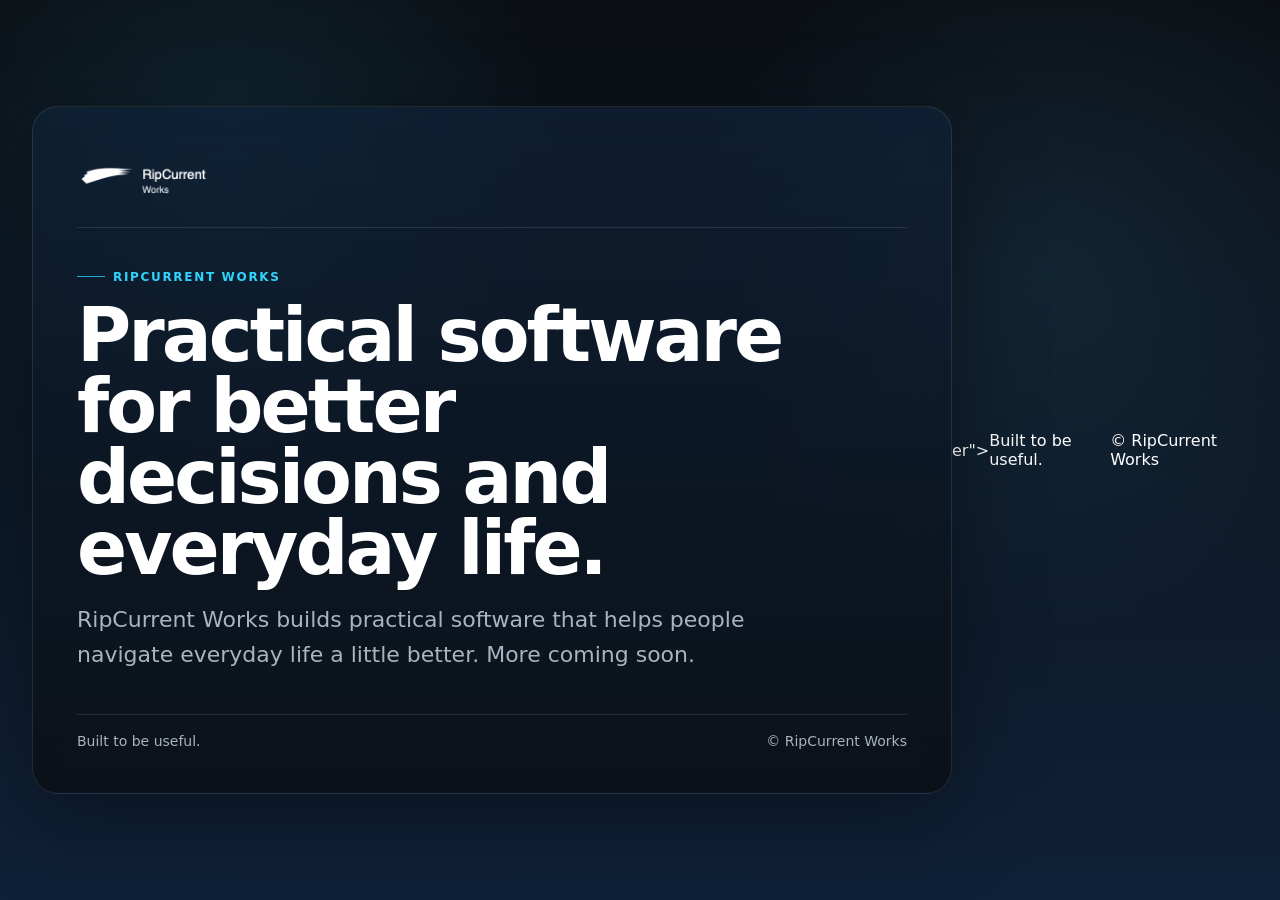
==== index.html @ 550b15b0 "Restore clean standalone RipCurrent Works site" ====
<!doctype html>
<html lang="en">
<head>
  <meta charset="utf-8" />
  <meta name="viewport" content="width=device-width, initial-scale=1" />
  <title>RipCurrent Works</title>
  <meta name="description" content="RipCurrent Works builds practical software for better decisions, movement, health, travel, and everyday life." />
  <style>
    :root {
      --bg: #0B0F14;
      --bg-navy: #0F2138;
      --text: #FFFFFF;
      --text-muted: #AAB4BE;
      --line: rgba(255,255,255,.10);
      --line-strong: rgba(255,255,255,.16);
      --panel: rgba(15, 33, 56, .62);
      --panel-2: rgba(255,255,255,.03);
      --accent: #2FD4FF;
      --accent-soft: rgba(47,212,255,.14);
      --secondary: #2E6F8E;
      --shadow: rgba(0,0,0,.34);
    }
    * { box-sizing: border-box; }
    html, body { margin: 0; padding: 0; }
    body {
      min-height: 100vh;
      font-family: Inter, ui-sans-serif, system-ui, -apple-system, BlinkMacSystemFont, "Segoe UI", sans-serif;
      color: var(--text);
      background:
        radial-gradient(circle at 18% 18%, rgba(47,212,255,.10), transparent 26%),
        radial-gradient(circle at 82% 30%, rgba(46,111,142,.18), transparent 30%),
        linear-gradient(180deg, var(--bg) 0%, var(--bg-navy) 100%);
      display: flex;
      align-items: center;
      justify-content: center;
      padding: 32px;
    }
    .card {
      width: 100%;
      max-width: 920px;
      padding: 44px;
      border: 1px solid var(--line);
      border-radius: 26px;
      background: linear-gradient(180deg, rgba(15,33,56,.72) 0%, rgba(11,15,20,.84) 100%);
      backdrop-filter: blur(14px);
      box-shadow: 0 24px 90px var(--shadow);
    }
    .brand {
      display: flex;
      align-items: center;
      justify-content: space-between;
      gap: 18px;
      margin-bottom: 34px;
      padding-bottom: 20px;
      border-bottom: 1px solid var(--line);
    }
    .brand-logo {
      height: 56px;
      width: auto;
      display: block;
    }
    .brand-mark {
      display: none;
      width: 42px;
      height: 42px;
    }
    .eyebrow {
      display: inline-flex;
      align-items: center;
      gap: 8px;
      color: var(--accent);
      text-transform: uppercase;
      letter-spacing: .14em;
      font-size: 12px;
      font-weight: 700;
      margin-bottom: 16px;
    }
    .eyebrow::before {
      content: "";
      width: 28px;
      height: 1px;
      background: var(--accent);
      opacity: .8;
    }
    h1 {
      font-size: clamp(40px, 6vw, 74px);
      line-height: .96;
      margin: 0 0 18px;
      letter-spacing: -.04em;
      max-width: 760px;
    }
    p {
      margin: 0;
      font-size: clamp(18px, 2.1vw, 22px);
      line-height: 1.6;
      color: var(--text-muted);
      max-width: 720px;
    }
    .cta {
      margin-top: 34px;
      display: flex;
      gap: 14px;
      flex-wrap: wrap;
    }
    .button {
      display: inline-flex;
      align-items: center;
      justify-content: center;
      min-height: 48px;
      padding: 0 18px;
      border-radius: 999px;
      text-decoration: none;
      font-weight: 600;
      transition: transform .15s ease, opacity .15s ease, border-color .15s ease, background .15s ease;
    }
    .button:hover { transform: translateY(-1px); }
    .button-primary {
      background: linear-gradient(135deg, var(--accent), #67ddff);
      color: #07111d;
    }
    .button-secondary {
      border: 1px solid var(--line-strong);
      color: var(--text);
      background: var(--panel-2);
    }
    .button-secondary:hover {
      background: rgba(255,255,255,.05);
    }
    .footer {
      margin-top: 42px;
      padding-top: 18px;
      border-top: 1px solid var(--line);
      font-size: 14px;
      color: var(--text-muted);
      display: flex;
      justify-content: space-between;
      gap: 12px;
      flex-wrap: wrap;
    }
    @media (max-width: 640px) {
      body { padding: 18px; }
      .card { padding: 26px 20px; border-radius: 18px; }
      .brand { margin-bottom: 26px; padding-bottom: 16px; }
      .brand-logo { display: none; }
      .brand-mark { display: block; }
      .footer { flex-direction: column; }
    }
  </style>
</head>
<body>
  <main class="card">
    <div class="brand">
      <img class="brand-logo" src="./logo-horizontal-light.png" alt="RipCurrent Works" />
      <img class="brand-mark" src="./symbol-light.png" alt="RipCurrent Works symbol" />
    </div>

    <div class="eyebrow">RipCurrent Works</div>
    <h1>Practical software for better decisions and everyday life.</h1>
    <p>
      RipCurrent Works builds practical software that helps people navigate everyday life a little better.
      More coming soon.
    </p>


    <div class="footer">
      <span>Built to be useful.</span>
      <span>© RipCurrent Works</span>
    </div>
  </main>
</body>
</html>
er">
      <span>Built to be useful.</span>
      <span>© RipCurrent Works</span>
    </div>
  </main>
</body>
</html>

  </main>
</body>
</html>
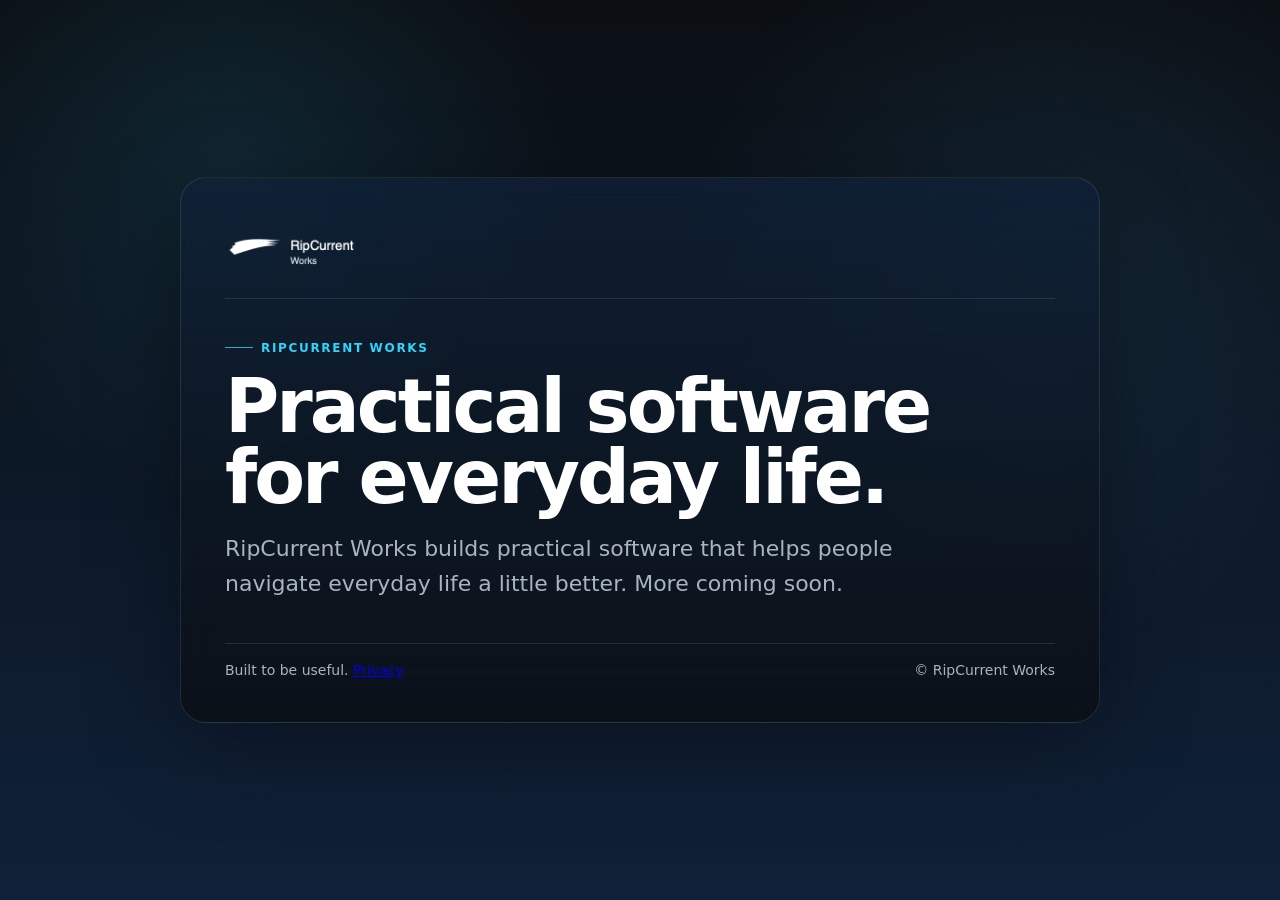
==== commit 962dae86: "Add privacy page" ====
--- a/index.html
+++ b/index.html
@@ -4,7 +4,7 @@
   <meta charset="utf-8" />
   <meta name="viewport" content="width=device-width, initial-scale=1" />
   <title>RipCurrent Works</title>
-  <meta name="description" content="RipCurrent Works builds practical software for better decisions, movement, health, travel, and everyday life." />
+  <meta name="description" content="RipCurrent Works builds practical software for everyday life." />
   <style>
     :root {
       --bg: #0B0F14;
@@ -12,13 +12,9 @@
       --text: #FFFFFF;
       --text-muted: #AAB4BE;
       --line: rgba(255,255,255,.10);
-      --line-strong: rgba(255,255,255,.16);
       --panel: rgba(15, 33, 56, .62);
-      --panel-2: rgba(255,255,255,.03);
+      --shadow: rgba(0,0,0,.34);
       --accent: #2FD4FF;
-      --accent-soft: rgba(47,212,255,.14);
-      --secondary: #2E6F8E;
-      --shadow: rgba(0,0,0,.34);
     }
     * { box-sizing: border-box; }
     html, body { margin: 0; padding: 0; }
@@ -96,36 +92,6 @@
       color: var(--text-muted);
       max-width: 720px;
     }
-    .cta {
-      margin-top: 34px;
-      display: flex;
-      gap: 14px;
-      flex-wrap: wrap;
-    }
-    .button {
-      display: inline-flex;
-      align-items: center;
-      justify-content: center;
-      min-height: 48px;
-      padding: 0 18px;
-      border-radius: 999px;
-      text-decoration: none;
-      font-weight: 600;
-      transition: transform .15s ease, opacity .15s ease, border-color .15s ease, background .15s ease;
-    }
-    .button:hover { transform: translateY(-1px); }
-    .button-primary {
-      background: linear-gradient(135deg, var(--accent), #67ddff);
-      color: #07111d;
-    }
-    .button-secondary {
-      border: 1px solid var(--line-strong);
-      color: var(--text);
-      background: var(--panel-2);
-    }
-    .button-secondary:hover {
-      background: rgba(255,255,255,.05);
-    }
     .footer {
       margin-top: 42px;
       padding-top: 18px;
@@ -155,28 +121,16 @@
     </div>
 
     <div class="eyebrow">RipCurrent Works</div>
-    <h1>Practical software for better decisions and everyday life.</h1>
+    <h1>Practical software for everyday life.</h1>
     <p>
       RipCurrent Works builds practical software that helps people navigate everyday life a little better.
       More coming soon.
     </p>
 
-
     <div class="footer">
-      <span>Built to be useful.</span>
+      <span>Built to be useful. <a href="/privacy/">Privacy</a></span>
       <span>© RipCurrent Works</span>
     </div>
   </main>
 </body>
 </html>
-er">
-      <span>Built to be useful.</span>
-      <span>© RipCurrent Works</span>
-    </div>
-  </main>
-</body>
-</html>
-
-  </main>
-</body>
-</html>
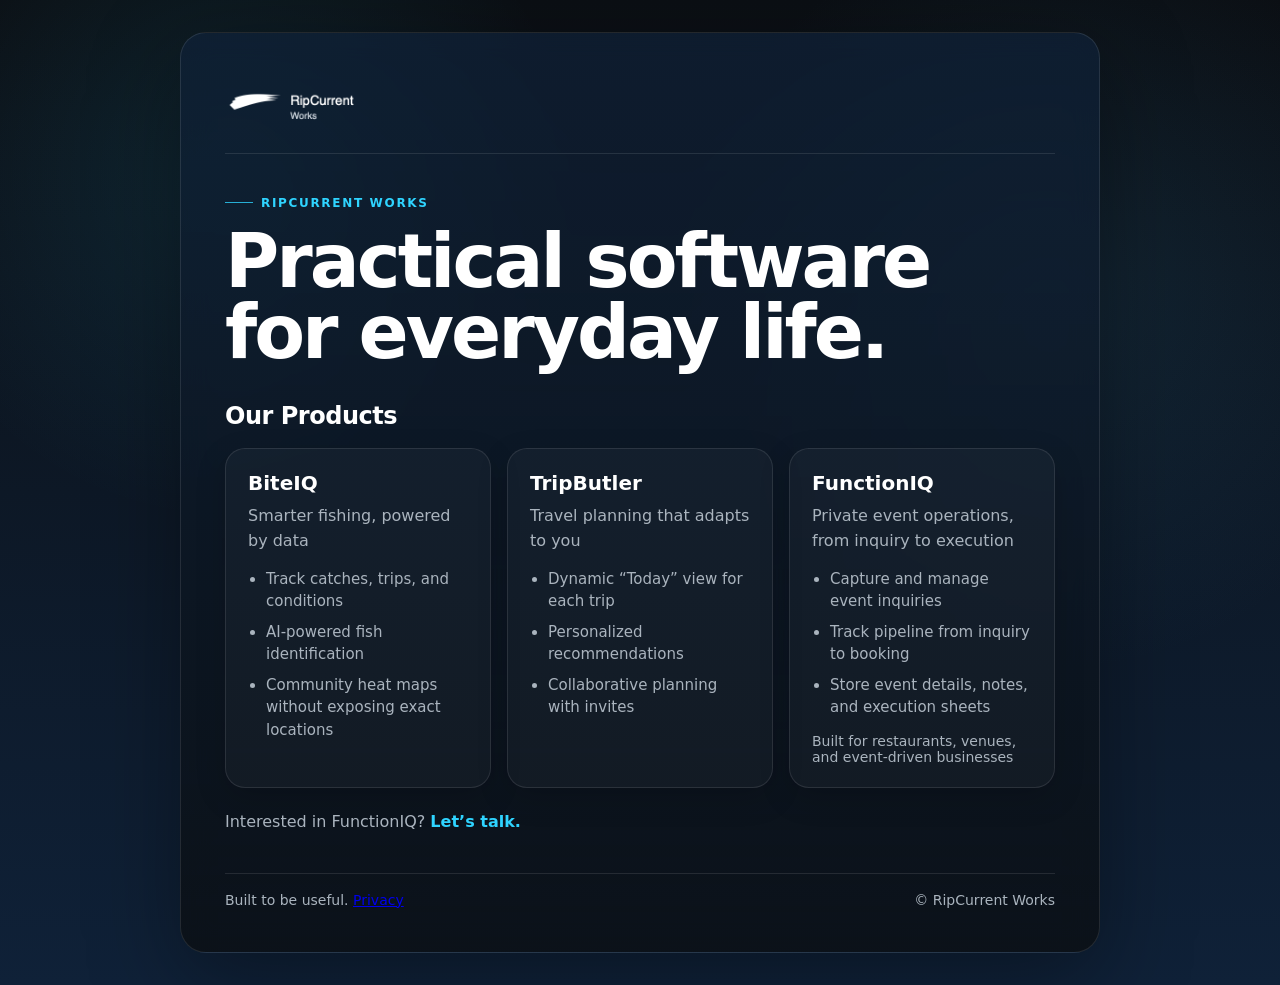
==== commit 5a7c03dc: "Add product overview and site Worker routes" ====
--- a/index.html
+++ b/index.html
@@ -92,6 +92,67 @@
       color: var(--text-muted);
       max-width: 720px;
     }
+    .section {
+      margin-top: 34px;
+    }
+    .section h2 {
+      margin: 0 0 18px;
+      font-size: 24px;
+      letter-spacing: -.02em;
+    }
+    .products {
+      display: grid;
+      grid-template-columns: repeat(3, minmax(0, 1fr));
+      gap: 16px;
+    }
+    .product-card {
+      padding: 22px;
+      border: 1px solid var(--line);
+      border-radius: 20px;
+      background: rgba(255,255,255,.03);
+      box-shadow: 0 10px 30px rgba(0,0,0,.18);
+      transition: transform 180ms ease, box-shadow 180ms ease, border-color 180ms ease;
+    }
+    .product-card:hover {
+      transform: translateY(-2px);
+      box-shadow: 0 16px 36px rgba(0,0,0,.26);
+      border-color: rgba(47,212,255,.28);
+    }
+    .product-name {
+      margin: 0 0 8px;
+      font-size: 20px;
+      font-weight: 700;
+      color: var(--text);
+    }
+    .product-tagline {
+      margin: 0 0 14px;
+      font-size: 16px;
+      color: var(--text-muted);
+    }
+    .product-card ul {
+      margin: 0;
+      padding-left: 18px;
+      color: var(--text-muted);
+      font-size: 15px;
+      line-height: 1.5;
+    }
+    .product-card li + li { margin-top: 8px; }
+    .product-note {
+      margin-top: 14px;
+      font-size: 14px;
+      color: var(--text-muted);
+    }
+    .cta {
+      margin-top: 24px;
+      font-size: 16px;
+      color: var(--text-muted);
+    }
+    .cta a {
+      color: var(--accent);
+      text-decoration: none;
+      font-weight: 600;
+    }
+    .cta a:hover { text-decoration: underline; }
     .footer {
       margin-top: 42px;
       padding-top: 18px;
@@ -122,10 +183,41 @@
 
     <div class="eyebrow">RipCurrent Works</div>
     <h1>Practical software for everyday life.</h1>
-    <p>
-      RipCurrent Works builds practical software that helps people navigate everyday life a little better.
-      More coming soon.
-    </p>
+
+    <div class="section">
+      <h2>Our Products</h2>
+      <div class="products">
+        <article class="product-card">
+          <h3 class="product-name">BiteIQ</h3>
+          <p class="product-tagline">Smarter fishing, powered by data</p>
+          <ul>
+            <li>Track catches, trips, and conditions</li>
+            <li>AI-powered fish identification</li>
+            <li>Community heat maps without exposing exact locations</li>
+          </ul>
+        </article>
+        <article class="product-card">
+          <h3 class="product-name">TripButler</h3>
+          <p class="product-tagline">Travel planning that adapts to you</p>
+          <ul>
+            <li>Dynamic “Today” view for each trip</li>
+            <li>Personalized recommendations</li>
+            <li>Collaborative planning with invites</li>
+          </ul>
+        </article>
+        <article class="product-card">
+          <h3 class="product-name">FunctionIQ</h3>
+          <p class="product-tagline">Private event operations, from inquiry to execution</p>
+          <ul>
+            <li>Capture and manage event inquiries</li>
+            <li>Track pipeline from inquiry to booking</li>
+            <li>Store event details, notes, and execution sheets</li>
+          </ul>
+          <div class="product-note">Built for restaurants, venues, and event-driven businesses</div>
+        </article>
+      </div>
+      <div class="cta">Interested in FunctionIQ? <a href="mailto:bob.com">Let’s talk.</a></div>
+    </div>
 
     <div class="footer">
       <span>Built to be useful. <a href="/privacy/">Privacy</a></span>
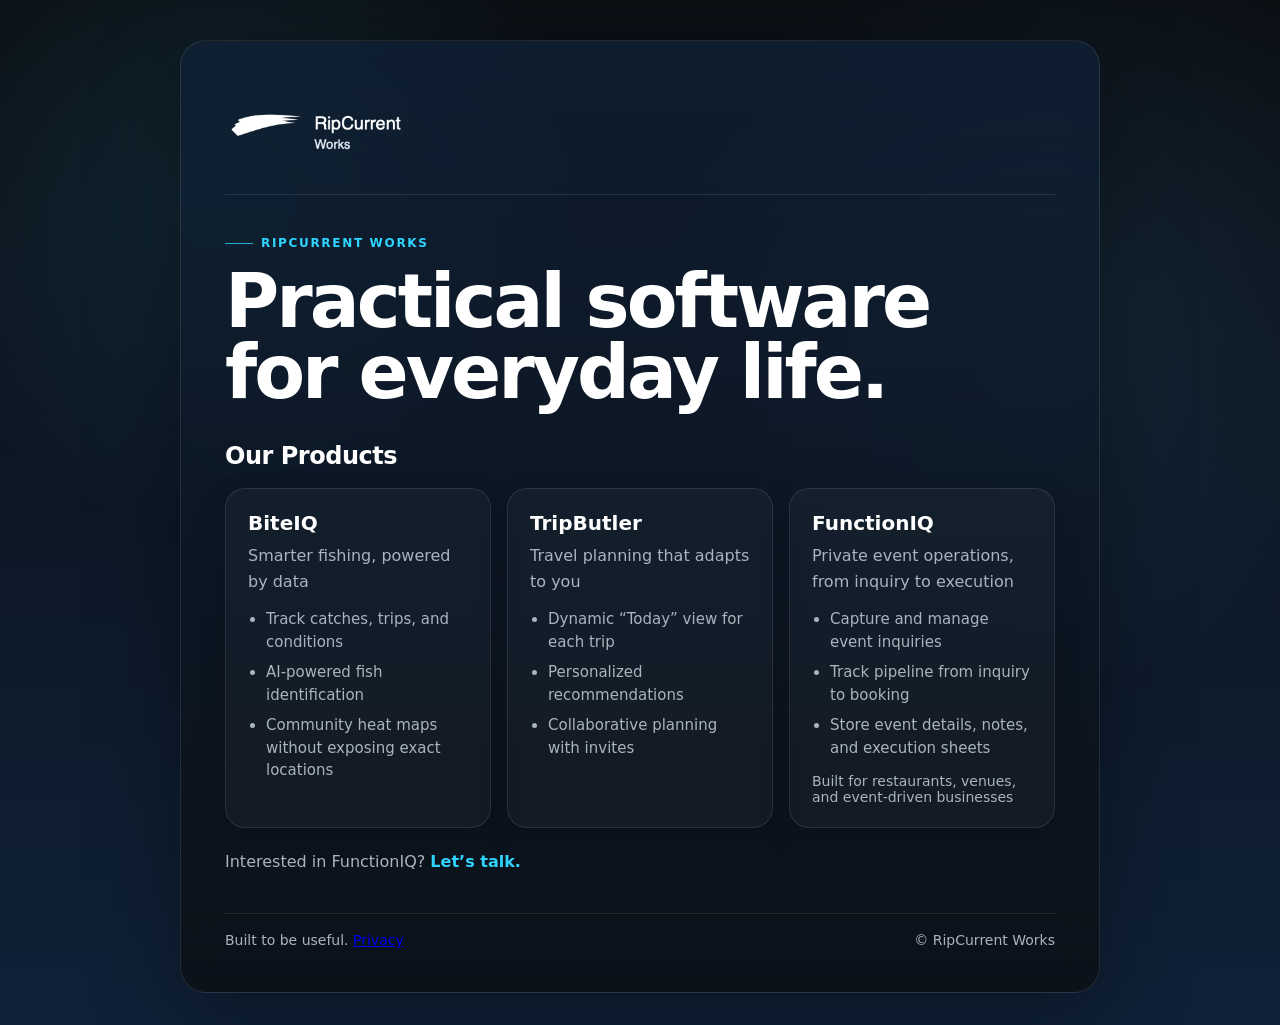
==== commit 36fc0ed0: "Polish landing page brand header" ====
--- a/index.html
+++ b/index.html
@@ -29,12 +29,12 @@
       display: flex;
       align-items: center;
       justify-content: center;
-      padding: 32px;
+      padding: 40px 32px 32px;
     }
     .card {
       width: 100%;
       max-width: 920px;
-      padding: 44px;
+      padding: 50px 44px 44px;
       border: 1px solid var(--line);
       border-radius: 26px;
       background: linear-gradient(180deg, rgba(15,33,56,.72) 0%, rgba(11,15,20,.84) 100%);
@@ -47,13 +47,14 @@
       justify-content: space-between;
       gap: 18px;
       margin-bottom: 34px;
-      padding-bottom: 20px;
+      padding-bottom: 26px;
       border-bottom: 1px solid var(--line);
     }
     .brand-logo {
-      height: 56px;
-      width: auto;
+      width: clamp(240px, 22vw, 268px);
+      height: auto;
       display: block;
+      filter: brightness(1.08) contrast(1.04);
     }
     .brand-mark {
       display: none;
@@ -164,12 +165,15 @@
       gap: 12px;
       flex-wrap: wrap;
     }
+    @media (max-width: 860px) {
+      .products { grid-template-columns: 1fr; }
+    }
     @media (max-width: 640px) {
-      body { padding: 18px; }
-      .card { padding: 26px 20px; border-radius: 18px; }
-      .brand { margin-bottom: 26px; padding-bottom: 16px; }
-      .brand-logo { display: none; }
-      .brand-mark { display: block; }
+      body { padding: 22px 18px 18px; }
+      .card { padding: 30px 20px 26px; border-radius: 18px; }
+      .brand { margin-bottom: 26px; padding-bottom: 20px; }
+      .brand-logo { width: clamp(198px, 56vw, 212px); }
+      .brand-mark { display: none; }
       .footer { flex-direction: column; }
     }
   </style>
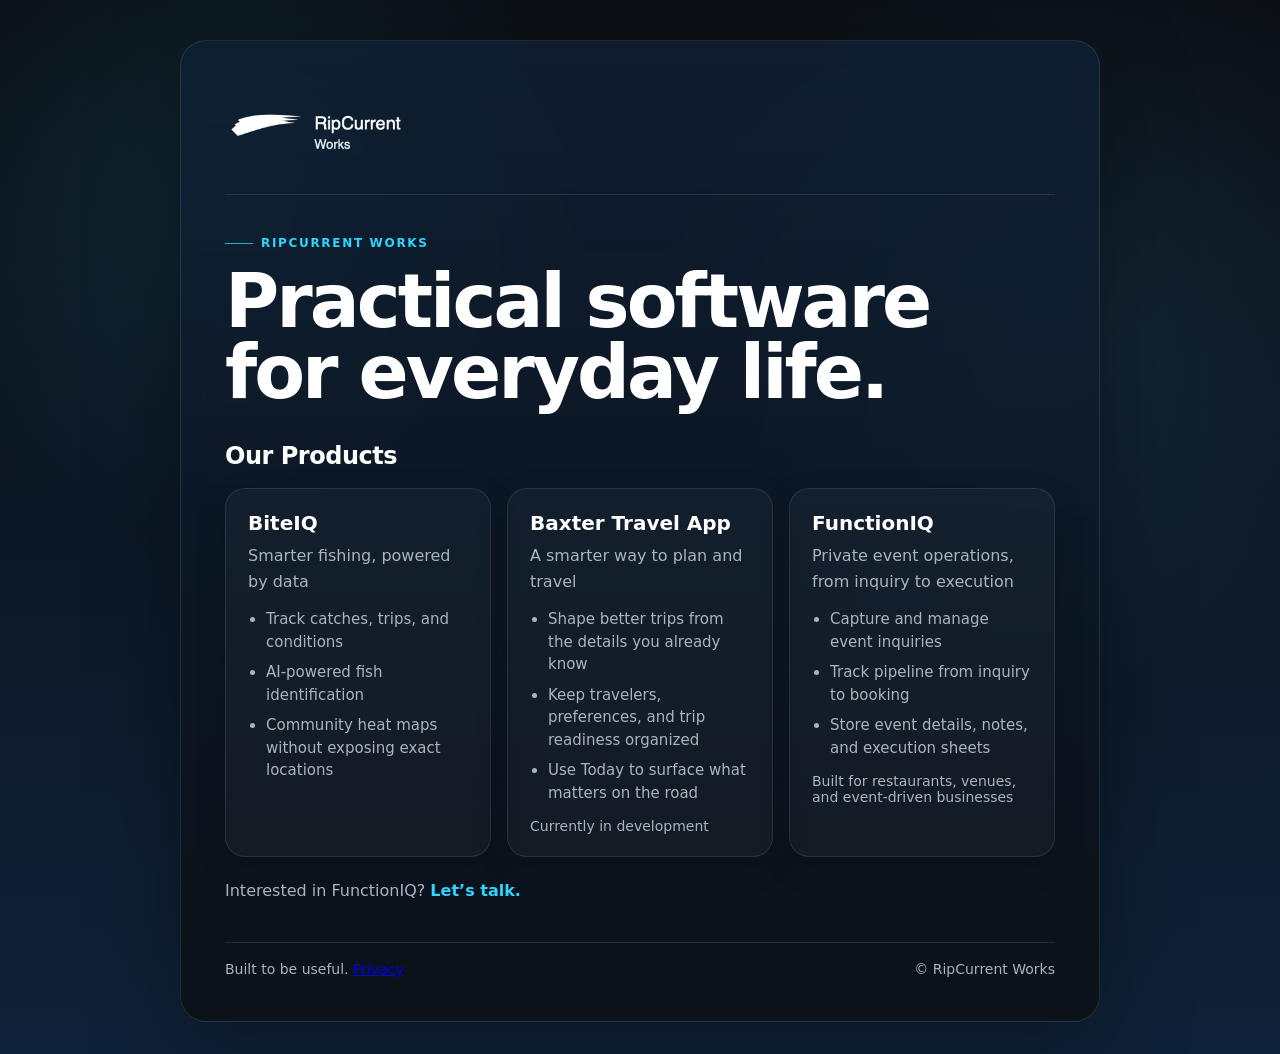
==== commit 80cf21d4: "Add Baxter product page" ====
--- a/index.html
+++ b/index.html
@@ -118,6 +118,13 @@
       transform: translateY(-2px);
       box-shadow: 0 16px 36px rgba(0,0,0,.26);
       border-color: rgba(47,212,255,.28);
+    }
+    .product-name-link {
+      color: inherit;
+      text-decoration: none;
+    }
+    .product-name-link:hover {
+      color: var(--accent);
     }
     .product-name {
       margin: 0 0 8px;
@@ -201,13 +208,14 @@
           </ul>
         </article>
         <article class="product-card">
-          <h3 class="product-name">TripButler</h3>
-          <p class="product-tagline">Travel planning that adapts to you</p>
+          <h3 class="product-name"><a class="product-name-link" href="/baxter/">Baxter Travel App</a></h3>
+          <p class="product-tagline">A smarter way to plan and travel</p>
           <ul>
-            <li>Dynamic “Today” view for each trip</li>
-            <li>Personalized recommendations</li>
-            <li>Collaborative planning with invites</li>
+            <li>Shape better trips from the details you already know</li>
+            <li>Keep travelers, preferences, and trip readiness organized</li>
+            <li>Use Today to surface what matters on the road</li>
           </ul>
+          <div class="product-note">Currently in development</div>
         </article>
         <article class="product-card">
           <h3 class="product-name">FunctionIQ</h3>
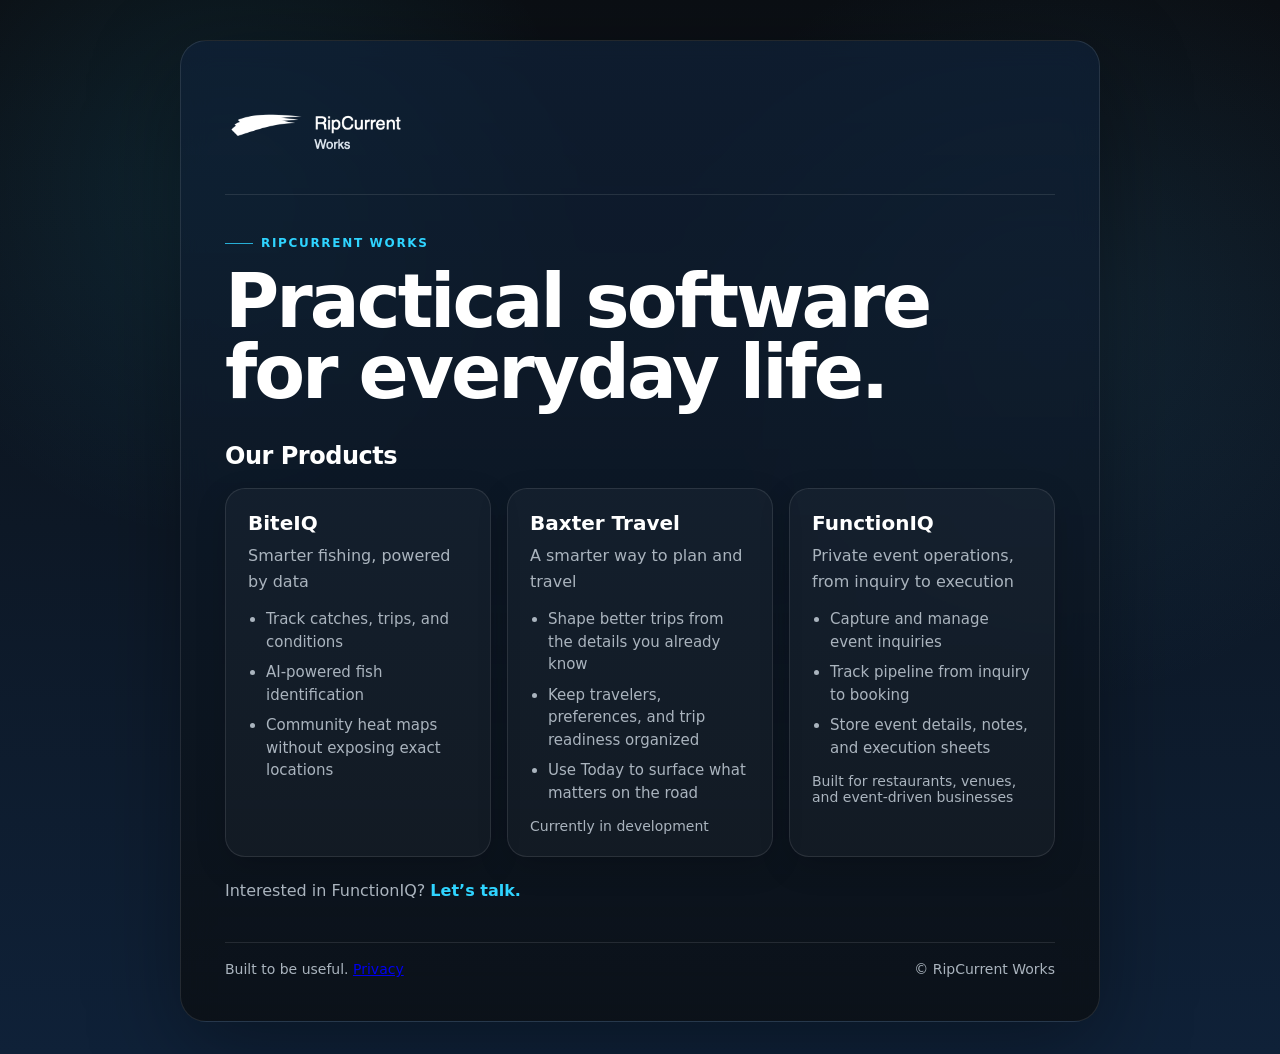
==== commit 845f988a: "Update product links and contact CTA" ====
--- a/index.html
+++ b/index.html
@@ -113,6 +113,15 @@
       background: rgba(255,255,255,.03);
       box-shadow: 0 10px 30px rgba(0,0,0,.18);
       transition: transform 180ms ease, box-shadow 180ms ease, border-color 180ms ease;
+    }
+    .product-link {
+      color: inherit;
+      text-decoration: none;
+      cursor: pointer;
+    }
+    .product-link:focus-visible {
+      outline: 2px solid var(--accent);
+      outline-offset: 4px;
     }
     .product-card:hover {
       transform: translateY(-2px);
@@ -207,8 +216,8 @@
             <li>Community heat maps without exposing exact locations</li>
           </ul>
         </article>
-        <article class="product-card">
-          <h3 class="product-name"><a class="product-name-link" href="/baxter/">Baxter Travel App</a></h3>
+        <a class="product-card product-link" href="/baxter/">
+          <h3 class="product-name">Baxter Travel</h3>
           <p class="product-tagline">A smarter way to plan and travel</p>
           <ul>
             <li>Shape better trips from the details you already know</li>
@@ -216,8 +225,8 @@
             <li>Use Today to surface what matters on the road</li>
           </ul>
           <div class="product-note">Currently in development</div>
-        </article>
-        <article class="product-card">
+        </a>
+        <a class="product-card product-link" href="/functioniq/">
           <h3 class="product-name">FunctionIQ</h3>
           <p class="product-tagline">Private event operations, from inquiry to execution</p>
           <ul>
@@ -226,9 +235,9 @@
             <li>Store event details, notes, and execution sheets</li>
           </ul>
           <div class="product-note">Built for restaurants, venues, and event-driven businesses</div>
-        </article>
+        </a>
       </div>
-      <div class="cta">Interested in FunctionIQ? <a href="mailto:bob.com">Let’s talk.</a></div>
+      <div class="cta">Interested in FunctionIQ? <a href="mailto:bob@ripcurrentworks.com">Let’s talk.</a></div>
     </div>
 
     <div class="footer">
